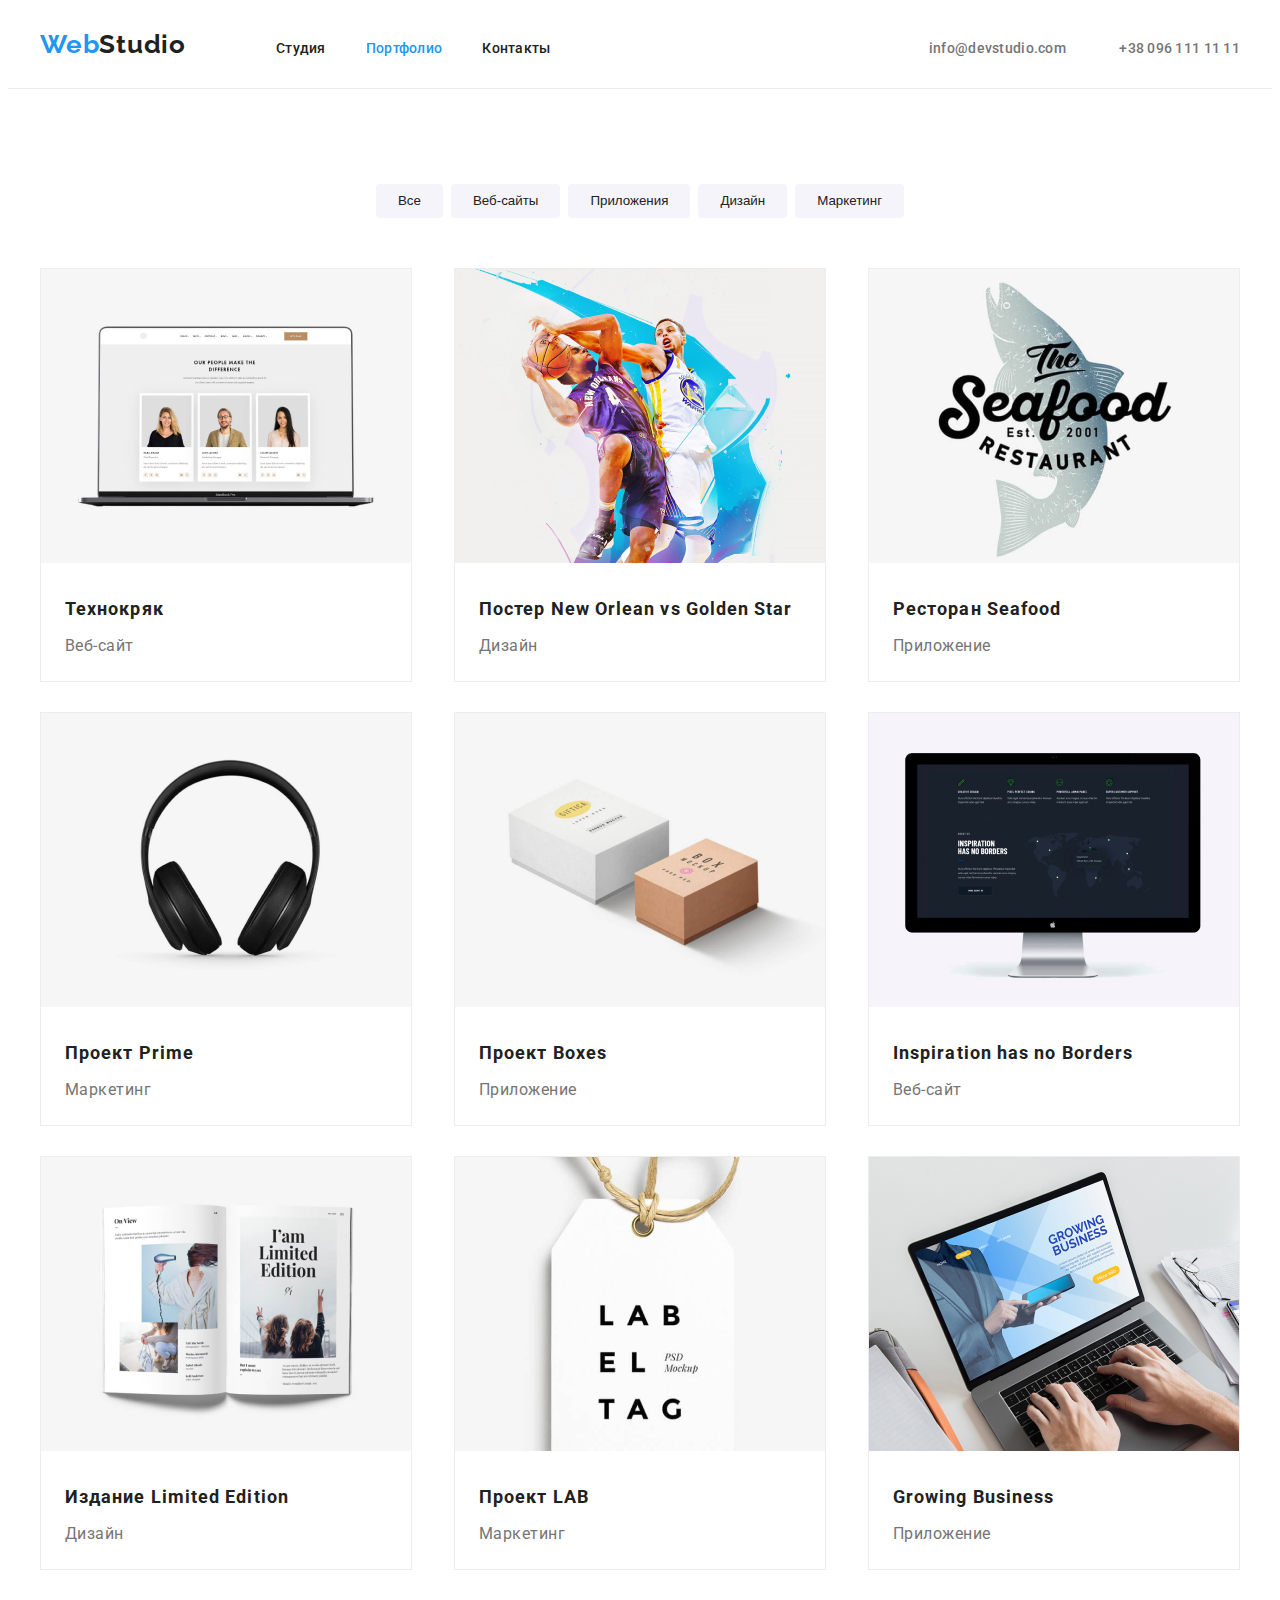
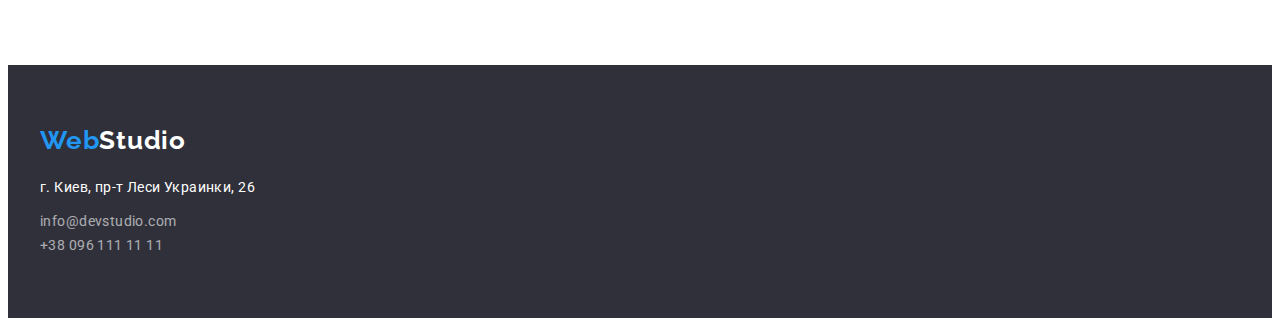
==== portfolio.html @ e23c9389 "1" ====
<!DOCTYPE html>
<html lang="ru">

<head>
    <meta charset="UTF-8">
    <meta name="viewport" content="width=device-width, initial-scale=1.0">
    <title>Портфолио</title>
    <link
        href="https://fonts.googleapis.com/css2?family=Raleway:wght@700&family=Roboto:wght@400;500;700;900&display=swap"
        rel="stylesheet">
    <link rel="stylesheet" href="https://cdnjs.cloudflare.com/ajax/libs/modern-normalize/1.0.0/modern-normalize.min.css"
        integrity="sha512-ISS7cAi1PEhQ8jnbJpJZMd29NlhNj4AWYyLOSp2CE/CsHxTCu+r+t0D2yoJudVrd0/8fTVPUVDzY5Tvli75u/g=="
        crossorigin="anonymous" />
    <link rel="stylesheet" href="./css/styles.css">
</head>

<body>
    <!-- навигация+лого -->
    <header class="header">
        <div class="container">
            <nav class="main-nav">
                <a href="./index.html" class="logo"><span>Web</span>Studio</a>
                <ul class="site-nav list">
                    <li class="item"><a href="./index.html" class="site-nav">Студия</a></li>
                    <li class=" item"><a href="./portfolio.html" class="site-nav current">Портфолио</a></li>
                    <li class="item"><a href="" class="site-nav">Контакты</a></li>
                </ul>
                <div class="header-mail-tel">
                    <a href="mailto:" class="item">info@devstudio.com</a>
                    <a href="tel:" class="item">+38 096 111 11 11</a>
                </div>

            </nav>
        </div>
    </header>
    <!-- Портфолио  -->
    <main>
        <section class="section no-margin-bottom">
            <div class="container">
                <ul class="button-portfolio">
                    <li class="item"><button class="button-portfolio-item">Все</button></li>
                    <li class="item"><button class="button-portfolio-item"> Веб-сайты</button></li>
                    <li class="item"><button class="button-portfolio-item">Приложения</button></li>
                    <li class="item"><button class="button-portfolio-item">Дизайн</button></li>
                    <li class="item"><button class="button-portfolio-item">Маркетинг</button></li>
                </ul>
                <ul class="portfolio-works list">
                    <li class="outline">
                        <img src="./img/img3.jpg" alt="Технокряк" width="370">
                        <div class="portfolio-title-text">
                            <h2 class="portfolio-works-title">Технокряк</h2>
                            <p class="portfolio-works-text">Веб-сайт</p>
                        </div>
                    </li>
                    <li class="outline">
                        <img src="./img/img4.jpg" alt="Постер" width="370">
                        <div class="portfolio-title-text">
                            <h2 class="portfolio-works-title">Постер New Orlean vs Golden Star</h2>
                            <p class="portfolio-works-text">Дизайн</p>
                        </div>
                    </li>
                    <li class="outline">
                        <img src="./img/img5.jpg" alt="Ресторан" width="370">
                        <div class="portfolio-title-text">
                            <h2 class="portfolio-works-title">Ресторан Seafood</h2>
                            <p class="portfolio-works-text">Приложение</p>
                        </div>
                    </li>
                    <li class="outline">
                        <img src="./img/img6.jpg" alt="Проект" width="370">
                        <div class="portfolio-title-text">
                            <h2 class="portfolio-works-title">Проект Prime</h2>
                            <p class="portfolio-works-text">Маркетинг</p>
                        </div>
                    </li>
                    <li class="outline">
                        <img src="./img/img7.jpg" alt="Проект Boxes" width="370">
                        <div class="portfolio-title-text">
                            <h2 class="portfolio-works-title">Проект Boxes</h2>
                            <p class="portfolio-works-text">Приложение</p>
                        </div>
                    </li>
                    <li class="outline">
                        <img src="./img/img8.jpg" alt="Inspiration" width="370">
                        <div class="portfolio-title-text">
                            <h2 class="portfolio-works-title">Inspiration has no Borders</h2>
                            <p class="portfolio-works-text">Веб-сайт</p>
                        </div>
                    </li>
                    <li class="outline">
                        <img src="./img/img9.jpg" alt="Издание" width="370">
                        <div class="portfolio-title-text">
                            <h2 class="portfolio-works-title">Издание Limited Edition</h2>
                            <p class="portfolio-works-text">Дизайн</p>
                        </div>
                    </li>
                    <li class="outline">
                        <img src="./img/img10.jpg" alt="Проект LAB" width="370">
                        <div class="portfolio-title-text">
                            <h2 class="portfolio-works-title">Проект LAB</h2>
                            <p class="portfolio-works-text">Маркетинг</p>
                        </div>
                    </li>
                    <li class="outline">
                        <img src="./img/img11.jpg" alt="Михаил" width="370">
                        <div class="portfolio-title-text">
                            <h2 class="portfolio-works-title">Growing Business</h2>
                            <p class="portfolio-works-text">Приложение</p>
                        </div>
                    </li>
                </ul>
            </div>
        </section>
    </main>
    <!-- Подвал -->
    <footer class="footer">
        <div class="container">
            <a href="./index.html" class="logo-footer"><span>Web</span>Studio</a>
            <ul class="footer-contacts list">
                <li class="footer-address">г. Киев, пр-т Леси Украинки, 26</li>
                <li class="footer-address-mail-tel"><a href="mailto:">info@devstudio.com</a></li>
                <li class="footer-address-mail-tel"><a href="tel:">+38 096 111 11 11</a></li>
            </ul>
        </div>
    </footer>

</body>

</html>
---- css/styles.css ----
:root {
  --primary-text-color: #212121;
  --title-text-color: #757575;
  --accent-color: #2196f3;
  --white-color: #ffffff;
  --background: #2f303a;
  --button-bgr: #f5f4fa;
  --bacground-secondary: #f5f4fa;
}

body {
  background: #ffffff;
  color: #212121;
  font-family: Roboto, sans-serif;
}

/* Цвет основного текста #212121; */
/* вторичный текст текста  #757575 */
/* белый #FFFFFF */
/* акцент #2196F3 */
/* вторичный цвет фона #E5E5E5 */
h1,
h2,
h3,
h4,
p {
  margin: 0;
}
.logo,
.logo-footer {
  color: var(--primary-text-color);
  font-family: Raleway;
  font-weight: 700;
  font-size: 26px;
  line-height: 1.192;
  letter-spacing: 0.03em;
  text-decoration: none;
}
.logo span {
  color: var(--accent-color);
}
.container {
  width: 1200px;
  padding-left: 15px;
  padding-right: 15px;
  margin-left: auto;
  margin-right: auto;
}

/* header */

.header {
  font-size: 14px;
  line-height: 1.142;
  letter-spacing: 0.02em;
  padding-top: 7px;
  padding-bottom: 7px;
  border-bottom: 1px solid #ececec;
}
.main-nav {
  display: flex;
  align-items: baseline;
}
.site-nav {
  display: flex;
  padding-top: 25px;
  padding-bottom: 25px;
}
.site-nav a {
  color: var(--primary-text-color);
  text-decoration: none;
  font-weight: 500;
  margin: 0;
}
.site-nav .item + .item {
  margin-left: 40px;
}
.site-nav .item {
  list-style: none;
  display: block;
  margin-left: 90px;
}
.site-nav :hover,
.site-nav :focus {
  color: var(--accent-color);
}
.site-nav.current {
  color: var(--accent-color);
}
.header-mail-tel a {
  color: var(--title-text-color);
  font-weight: 500;
  font-size: 14px;
  line-height: 1.142;
  letter-spacing: 0.02em;
  text-decoration: none;
}
.header-mail-tel .item + .item {
  padding-left: 50px;
}
.header-mail-tel :hover,
.header-mail-tel :focus {
  color: var(--accent-color);
}
.header-mail-tel {
  margin-left: auto;
}

/* Герой */
.hero {
  background: var(--background);
  text-align: center;
  margin: 0;
  padding-bottom: 200px;
  padding-top: 200px;
}
.hero-title {
  margin: 0;
  font-weight: 900;
  font-size: 44px;
  line-height: 1.363;
  letter-spacing: 0.06em;
  text-transform: uppercase;
  color: var(--white-color);
  padding-bottom: 30px;
}
/* Button */
.button {
  min-width: 200px;
  color: var(--white-color);
  background: var(--accent-color);
  border-radius: 4px;
  padding: 10px 32px;
  font-weight: bold;
  font-size: 16px;
  line-height: 1.875;
  text-decoration: none;
  letter-spacing: 0.06em;
  box-shadow: 0px 4px 4px rgba(0, 0, 0, 0.15);
}
.button-portfolio {
  display: inline-block;
  list-style: none;
  font-size: 16px;
  line-height: 1.625;
  letter-spacing: 0.03em;
  padding-bottom: 50px;
  margin: 0;
  padding-left: 0;
}
.button-portfolio-item {
  background: var(--button-bgr);
  border-radius: 4px;
  color: var(--primary-text-color);
  padding: 6px 22px;
  border: none;
  line-height: 1.625;
  text-align: center;
  font-weight: 500;
}
.button-portfolio-item:hover,
.button-portfolio-item:focus {
  min-width: 70px;
  border-radius: 4px;
  color: var(--white-color);
  background-color: var(--accent-color);
  text-align: center;
  border: none;
  box-shadow: 0px 4px 4px rgba(0, 0, 0, 0.15);
  cursor: pointer;
}
.button-portfolio {
  display: flex;
  justify-content: center;
}
.button-portfolio .item + .item {
  margin-left: 8px;
}
/* Особенности */
section {
  color: var(--title-text-color);
  font-size: 14px;
  line-height: 1.714;
  letter-spacing: 0.03em;
  padding-top: 95px;
  padding-bottom: 95px;
}
.section-features {
  display: flex;
  justify-content: space-between;
}
.section-title-features {
  /* width: 270px; */
  color: var(--primary-text-color);
  font-weight: 700;
  font-size: 14px;
  line-height: 1.142;
  text-transform: uppercase;
  padding-bottom: 10px;
  margin-top: 0;
}
.selection-text {
  width: 270px;
  padding-top: 0;
  /* padding-bottom: 10px; */
}
.section li {
  list-style: none;
}
.list {
  padding: 0;
  margin: 0;
}
/* Чем мы занимаемся */
.section-title {
  font-weight: 700;
  font-size: 36px;
  line-height: 1.166;
  text-align: center;
  letter-spacing: 0.03em;
  color: var(--primary-text-color);
  margin-top: 0;
  padding-bottom: 50px;
}
.img-works {
  display: flex;
  justify-content: space-between;
}
.center {
  text-align: center;
}
/* наша команда */
.team {
  background-color: var(--bacground-secondary);
  margin-bottom: 0;
  padding-top: 95px;
}
.section-names {
  display: flex;
  justify-content: space-between;
  padding-bottom: 95px;
}
.section-title-names,
.section-title-position {
  color: var(--primary-text-color);
  font-weight: 500;
  font-size: 16px;
  line-height: 1.187;
  letter-spacing: 0.03em;
}
.section-title-name-position {
  padding: 30px 0;
}
.section-title-position {
  color: var(--title-text-color);
  font-weight: normal;
  padding-top: 10px;
}
.sectin-names-shadow {
  background: var(--white-color);
  box-shadow: 0px 1px 3px rgba(0, 0, 0, 0.12), 0px 1px 1px rgba(0, 0, 0, 0.14),
    0px 2px 1px rgba(0, 0, 0, 0.2);
  border-radius: 0px 0px 4px 4px;
}
/* подвал */
.footer {
  background: var(--background);
  padding-top: 60px;
  padding-bottom: 60px;
}
.logo-footer {
  color: var(--white-color);
}
.footer-contacts {
  font-size: 14px;
  line-height: 1.714;
  letter-spacing: 0.03em;
  list-style: none;
  padding-top: 20px;
}
.footer-address,
.footer-address-mail-tel a {
  text-decoration: none;
  color: var(--white-color);
  padding-bottom: 10px;
}
.footer-address-mail-tel a {
  color: var(--white-color);
  opacity: 60%;
  padding-bottom: 10px;
}
.footer-address-mail-tel a:hover {
  color: var(--accent-color);
  opacity: 100%;
}
.logo-footer span {
  color: var(--accent-color);
}
/* Портфолио */
.portfolio-works {
  display: flex;
  flex-wrap: wrap;
  justify-content: space-between;
  list-style: none;
}
.portfolio-title-text {
  padding: 20px 24px;
}
.portfolio-works-title {
  color: var(--primary-text-color);
  font-weight: 700;
  font-size: 18px;
  line-height: 2;
  letter-spacing: 0.06em;
  margin: 0;
}
.portfolio-works-text {
  color: var(--title-text-color);
  font-size: 16px;
  line-height: 1.875;
  letter-spacing: 0.03em;
  margin: 0;
  padding-top: 4px;
}
.outline {
  border: 1px solid #ececec;
  margin-bottom: 30px;
}
.no-margin-bottom {
  padding-bottom: 65px;
}
.no-padding-bottom {
  padding-bottom: 0;
}
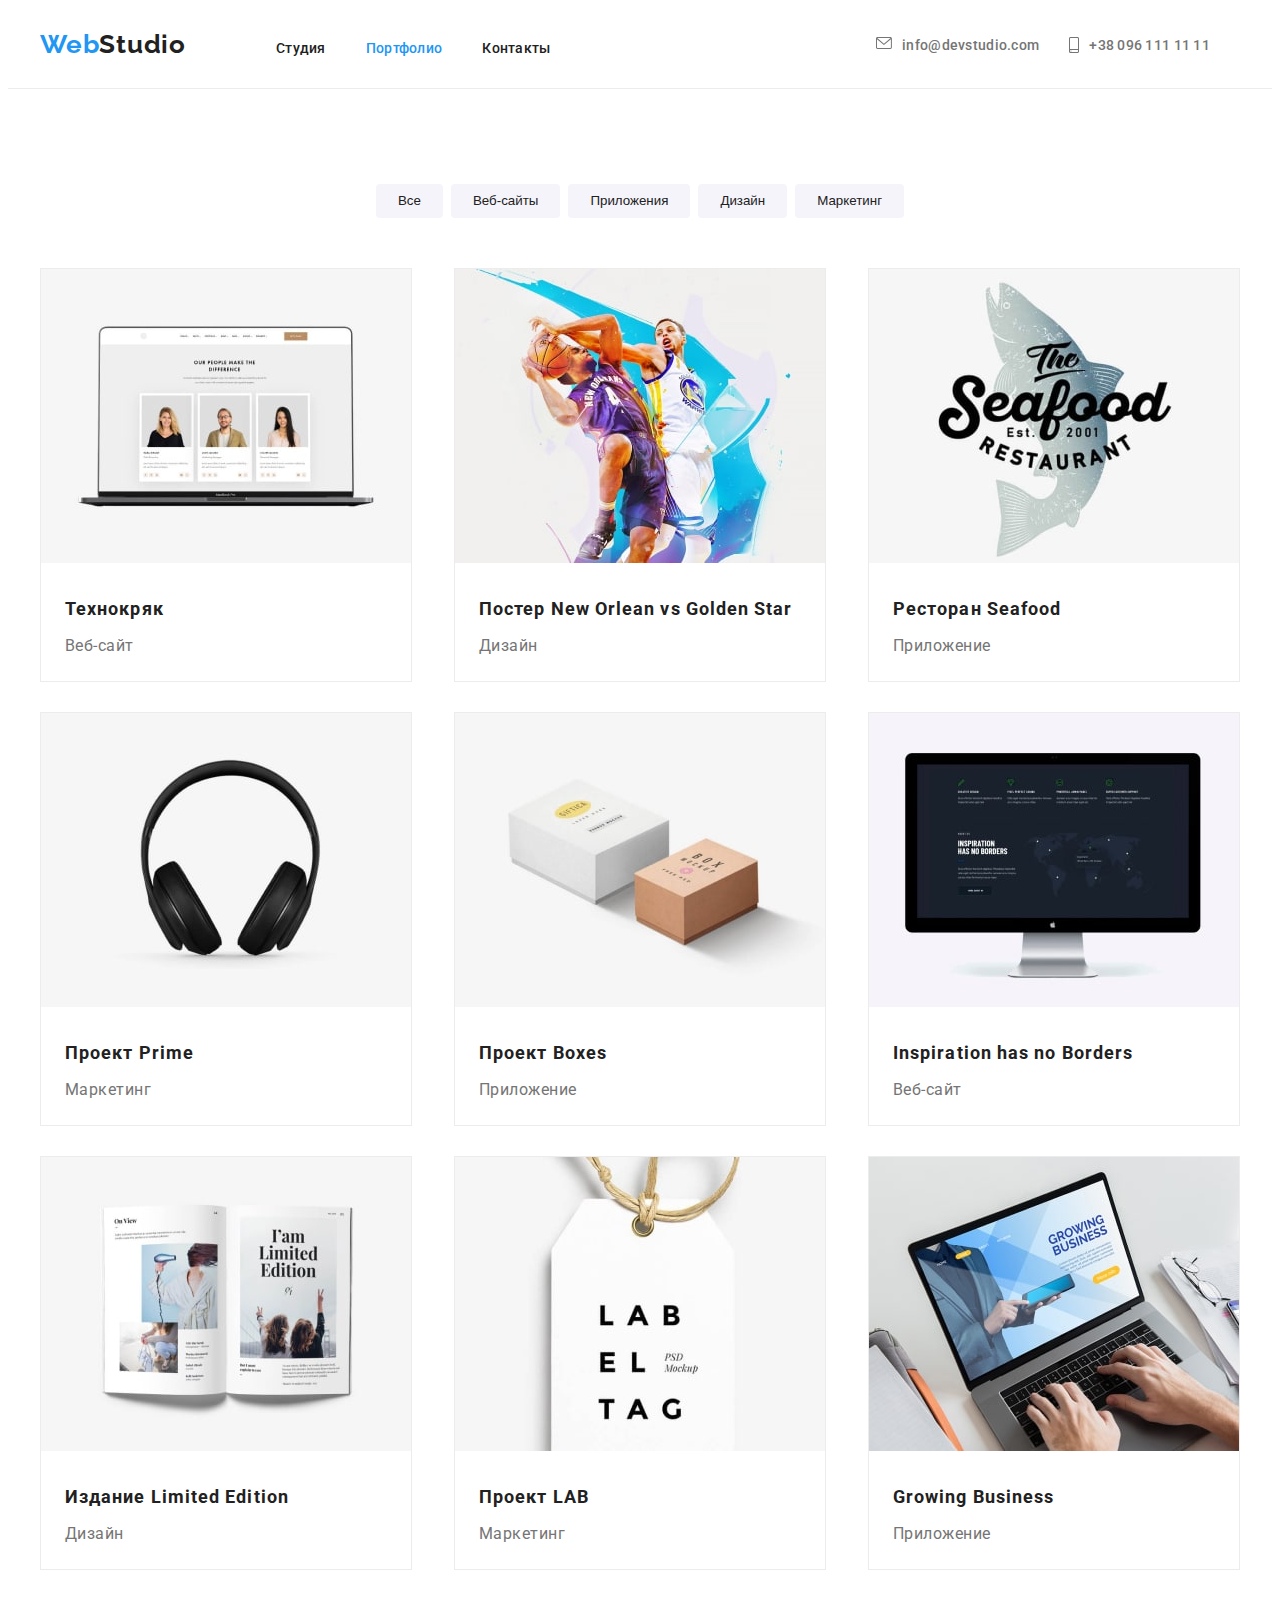
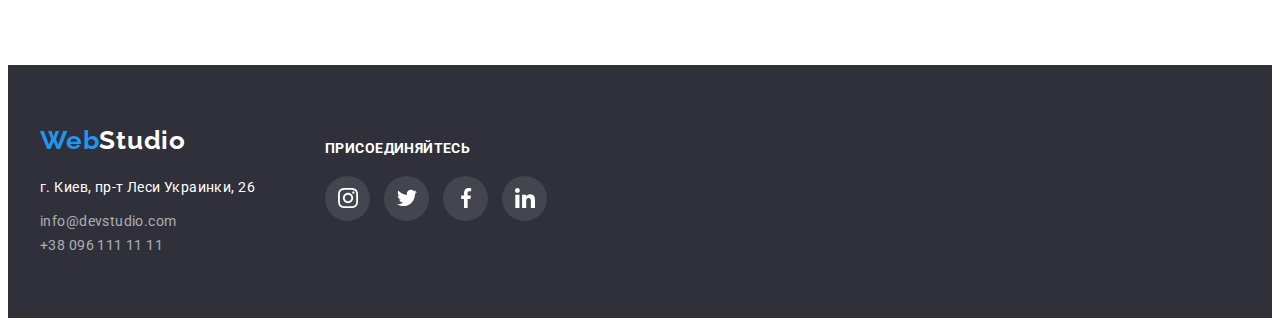
==== commit 6f290482: "1" ====
--- a/portfolio.html
+++ b/portfolio.html
@@ -26,10 +26,19 @@
                     <li class="item"><a href="" class="site-nav">Контакты</a></li>
                 </ul>
                 <div class="header-mail-tel">
-                    <a href="mailto:" class="item">info@devstudio.com</a>
-                    <a href="tel:" class="item">+38 096 111 11 11</a>
+                    <a href="" class="">
+                        <svg class="icon-contacts-header" width="16" height="12">
+                            <use href="./img/sprite.svg#icon-envelope"></use>
+                        </svg>
+                    </a>
+                    <a href="mailto:" class="items-contacts-header">info@devstudio.com</a>
+                    <a href="" class="link-icons-header">
+                        <svg class="icon-contacts-header" width="10" height="16">
+                            <use href="./img/sprite.svg#icon-smartphone"></use>
+                        </svg>
+                    </a>
+                    <a href="tel:" class="items-contacts-header">+38 096 111 11 11</a>
                 </div>
-
             </nav>
         </div>
     </header>
@@ -114,12 +123,49 @@
     </main>
     <!-- Подвал -->
     <footer class="footer">
-        <div class="container">
-            <a href="./index.html" class="logo-footer"><span>Web</span>Studio</a>
-            <ul class="footer-contacts list">
-                <li class="footer-address">г. Киев, пр-т Леси Украинки, 26</li>
-                <li class="footer-address-mail-tel"><a href="mailto:">info@devstudio.com</a></li>
-                <li class="footer-address-mail-tel"><a href="tel:">+38 096 111 11 11</a></li>
+        <div class="container footer-container-list">
+            <div class="footer-container">
+                <div class="footer-container-items">
+                    <a href="./index.html" class="logo-footer"><span>Web</span>Studio</a>
+                </div>
+                <ul class="footer-contacts footer-container-items list">
+                    <li class="footer-address">г. Киев, пр-т Леси Украинки, 26</li>
+                    <li class="footer-address-mail-tel">
+                        <a href="mailto:">info@devstudio.com</a>
+                    </li>
+                    <li class="footer-address-mail-tel">
+                        <a href="tel:">+38 096 111 11 11</a>
+                    </li>
+                </ul>
+            </div>
+            <ul class="footer-icons list">
+                <li class="">
+                    <h3 class="section-title-footer">присоединяйтесь</h3>
+                    <a href="" class="link-social-icons-footer">
+                        <svg class="" width="20" height="20">
+                            <use href="../img/sprite.svg#icon-instagram">
+                            </use>
+                        </svg>
+                    </a>
+                    <a href="" class="link-social-icons-footer">
+                        <svg class="" width="20" height="20">
+                            <use href="../img/sprite.svg#icon-twitter">
+                            </use>
+                        </svg>
+                    </a>
+                    <a href="" class="link-social-icons-footer">
+                        <svg class="" width="20" height="20">
+                            <use href="../img/sprite.svg#icon-facebook">
+                            </use>
+                        </svg>
+                    </a>
+                    <a href="" class="link-social-icons-footer">
+                        <svg class="" width="20" height="20">
+                            <use href="../img/sprite.svg#icon-linkedin">
+                            </use>
+                        </svg>
+                    </a>
+                </li>
             </ul>
         </div>
     </footer>
--- a/css/styles.css
+++ b/css/styles.css
@@ -6,6 +6,7 @@
   --background: #2f303a;
   --button-bgr: #f5f4fa;
   --bacground-secondary: #f5f4fa;
+  --icons: #afb1b8;
 }
 
 body {
@@ -87,28 +88,56 @@
 .site-nav.current {
   color: var(--accent-color);
 }
-.header-mail-tel a {
-  color: var(--title-text-color);
+.header-mail-tel {
+  display: flex;
   font-weight: 500;
   font-size: 14px;
   line-height: 1.142;
   letter-spacing: 0.02em;
-  text-decoration: none;
+  margin-left: auto;
+}
+.header-mail-tel a {
+  text-decoration: none;
+  color: var(--title-text-color);
 }
 .header-mail-tel .item + .item {
   padding-left: 50px;
 }
-.header-mail-tel :hover,
-.header-mail-tel :focus {
-  color: var(--accent-color);
-}
-.header-mail-tel {
+.header-mail-tel *:hover,
+.header-mail-tel *:focus {
+  background: transparent;
+  color: var(--accent-color);
+}
+.icon-contacts-header {
+  display: flex;
+  align-items: center;
+  fill: var(--title-text-color);
+}
+.icon-contacts-header:hover {
+  fill: var(--accent-color);
+}
+.items-contacts-header {
+  padding-left: 10px;
+  padding-right: 30px;
+}
+
+/* Герой */
+.overlay {
+  max-width: 1600px;
+  min-height: 600px;
   margin-left: auto;
-}
-
-/* Герой */
+  margin-right: auto;
+  background-image: linear-gradient(
+      to right,
+      rgba(47, 48, 58, 0.4),
+      rgba(47, 48, 58, 0.4)
+    ),
+    url(../img/bg.jpg);
+  background-repeat: no-repeat;
+  background-position: center;
+  background-size: cover;
+}
 .hero {
-  background: var(--background);
   text-align: center;
   margin: 0;
   padding-bottom: 200px;
@@ -189,20 +218,29 @@
   display: flex;
   justify-content: space-between;
 }
+.features-icons {
+  /* height: 120px; */
+}
+.icons-items {
+  display: flex;
+  margin: auto;
+  height: 120px;
+  background-color: var(--bacground-secondary);
+  background-size: 270px 120px;
+}
 .section-title-features {
-  /* width: 270px; */
+  width: 270px;
   color: var(--primary-text-color);
   font-weight: 700;
   font-size: 14px;
   line-height: 1.142;
   text-transform: uppercase;
+  padding-top: 30px;
   padding-bottom: 10px;
   margin-top: 0;
 }
 .selection-text {
   width: 270px;
-  padding-top: 0;
-  /* padding-bottom: 10px; */
 }
 .section li {
   list-style: none;
@@ -211,6 +249,7 @@
   padding: 0;
   margin: 0;
 }
+
 /* Чем мы занимаемся */
 .section-title {
   font-weight: 700;
@@ -255,12 +294,57 @@
   color: var(--title-text-color);
   font-weight: normal;
   padding-top: 10px;
-}
-.sectin-names-shadow {
+  padding-bottom: 16px;
+}
+.section-names-shadow {
   background: var(--white-color);
   box-shadow: 0px 1px 3px rgba(0, 0, 0, 0.12), 0px 1px 1px rgba(0, 0, 0, 0.14),
     0px 2px 1px rgba(0, 0, 0, 0.2);
   border-radius: 0px 0px 4px 4px;
+}
+.decoration-no {
+  text-decoration: none;
+}
+.link-social-icons:hover {
+  background-color: var(--accent-color);
+  fill: var(--white-color);
+}
+.link-social-icons {
+  display: inline-flex;
+  justify-content: center;
+  align-items: center;
+  width: 45px;
+  height: 45px;
+  border-radius: 50%;
+  background-color: var(--white-color);
+  fill: var(--icons);
+}
+/* Постоянные клиенты */
+.clients {
+  display: flex;
+}
+.clients-button {
+  display: flex;
+  justify-content: center;
+  align-items: center;
+  width: 170px;
+  height: 90px;
+  border: 1px solid #afb1b8;
+  border-radius: 4px;
+  margin-right: 30px;
+  background: transparent;
+  cursor: pointer;
+}
+.clients-icons {
+  fill: var(--icons);
+}
+.clients-button:hover .clients-icons,
+.clients-button :focus {
+  fill: var(--accent-color);
+}
+.clients-button:hover,
+.clients-button:focus {
+  border-color: var(--accent-color);
 }
 /* подвал */
 .footer {
@@ -296,6 +380,41 @@
 .logo-footer span {
   color: var(--accent-color);
 }
+
+/* Соц сети футера */
+
+.footer-icons {
+  display: flex;
+  list-style: none;
+  margin-left: 70px;
+}
+.footer-container-list {
+  display: flex;
+}
+.section-title-footer {
+  color: var(--white-color);
+  font-weight: 700;
+  font-size: 14px;
+  line-height: 1.142;
+  text-transform: uppercase;
+  padding-top: 15px;
+  padding-bottom: 20px;
+  letter-spacing: 0.03em;
+}
+.link-social-icons-footer {
+  display: inline-flex;
+  justify-content: center;
+  align-items: center;
+  width: 45px;
+  height: 45px;
+  border-radius: 50%;
+  background-color: rgba(255, 255, 255, 0.1);
+  fill: var(--white-color);
+  margin-right: 10px;
+}
+.link-social-icons-footer:hover {
+  background: var(--accent-color);
+}
 /* Портфолио */
 .portfolio-works {
   display: flex;
@@ -322,10 +441,20 @@
   margin: 0;
   padding-top: 4px;
 }
+.background {
+  width: 270px;
+  height: 120px;
+  background-color: var(--bacground-secondary);
+}
 .outline {
   border: 1px solid #ececec;
   margin-bottom: 30px;
 }
+.outline:hover {
+  cursor: pointer;
+  box-shadow: 0px 1px 1px rgba(0, 0, 0, 0.12), 0px 4px 4px rgba(0, 0, 0, 0.06),
+    1px 4px 6px rgba(0, 0, 0, 0.16);
+}
 .no-margin-bottom {
   padding-bottom: 65px;
 }
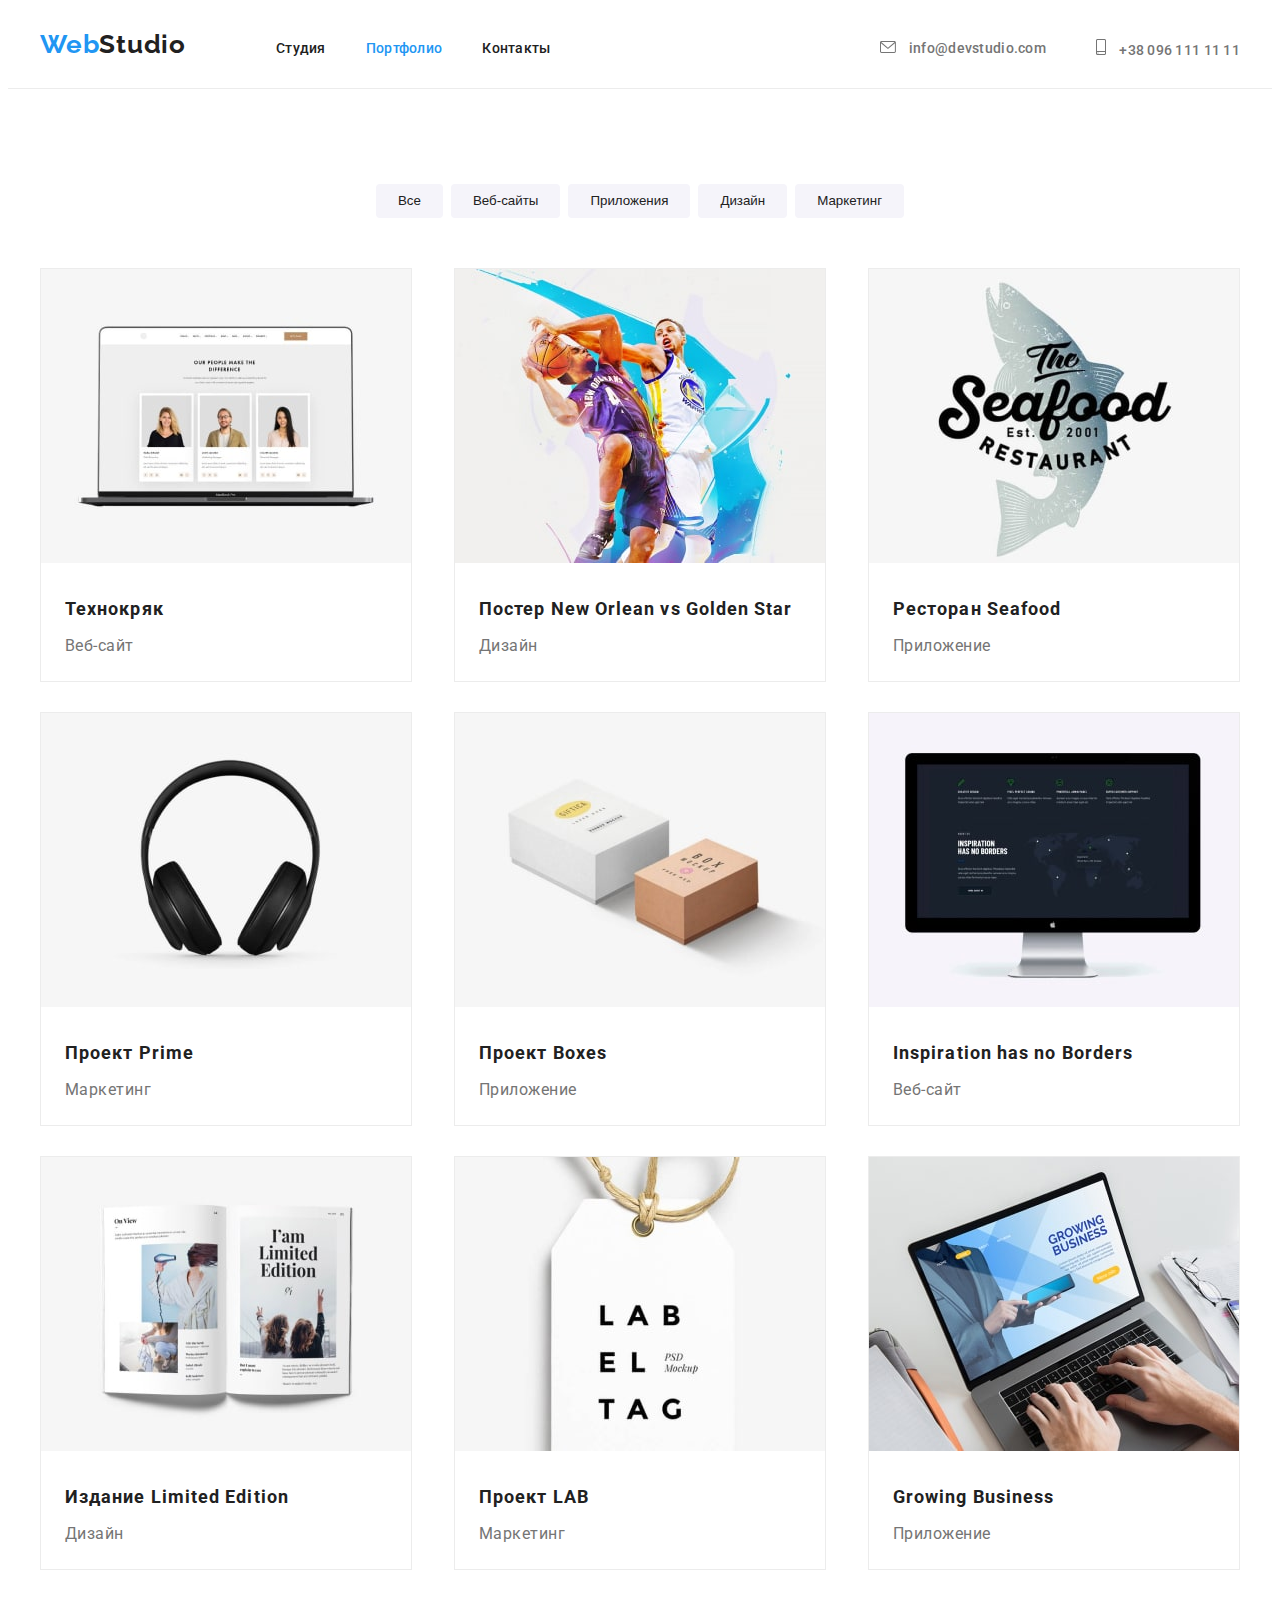
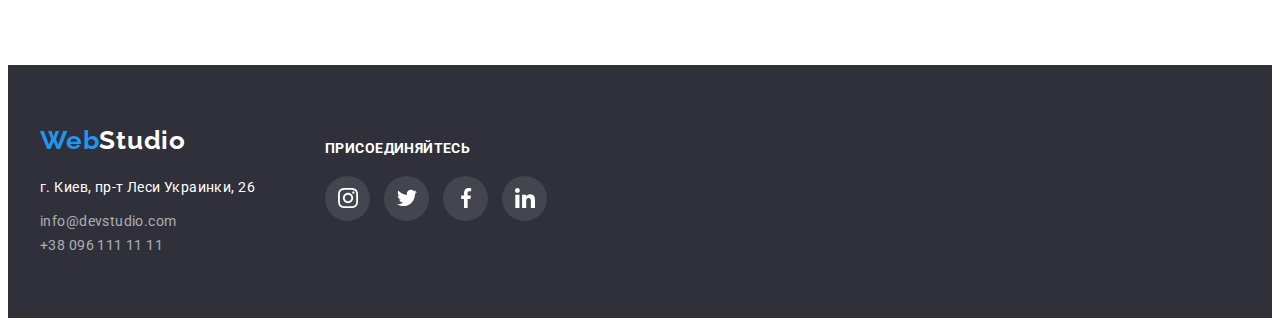
==== commit 69bee4ba: "1" ====
--- a/portfolio.html
+++ b/portfolio.html
@@ -25,20 +25,22 @@
                     <li class=" item"><a href="./portfolio.html" class="site-nav current">Портфолио</a></li>
                     <li class="item"><a href="" class="site-nav">Контакты</a></li>
                 </ul>
-                <div class="header-mail-tel">
-                    <a href="" class="">
-                        <svg class="icon-contacts-header" width="16" height="12">
-                            <use href="./img/sprite.svg#icon-envelope"></use>
-                        </svg>
-                    </a>
-                    <a href="mailto:" class="items-contacts-header">info@devstudio.com</a>
-                    <a href="" class="link-icons-header">
-                        <svg class="icon-contacts-header" width="10" height="16">
-                            <use href="./img/sprite.svg#icon-smartphone"></use>
-                        </svg>
-                    </a>
-                    <a href="tel:" class="items-contacts-header">+38 096 111 11 11</a>
-                </div>
+                <ul class="header-mail-tel">
+                    <li class="header-center">
+                        <a href="" class="link-icons-header item">
+                            <svg class="icon-contacts-header" width="16" height="12">
+                                <use href="./img/sprite.svg#icon-envelope"></use>
+                            </svg>
+                            info@devstudio.com
+                        </a>
+                        <a href="" class="link-icons-header item">
+                            <svg class="icon-contacts-header" width="10" height="16">
+                                <use href="./img/sprite.svg#icon-smartphone"></use>
+                            </svg>
+                            +38 096 111 11 11
+                        </a>
+                    </li>
+                </ul>
             </nav>
         </div>
     </header>
@@ -143,25 +145,25 @@
                     <h3 class="section-title-footer">присоединяйтесь</h3>
                     <a href="" class="link-social-icons-footer">
                         <svg class="" width="20" height="20">
-                            <use href="../img/sprite.svg#icon-instagram">
+                            <use href="./img/sprite.svg#icon-instagram">
                             </use>
                         </svg>
                     </a>
                     <a href="" class="link-social-icons-footer">
                         <svg class="" width="20" height="20">
-                            <use href="../img/sprite.svg#icon-twitter">
+                            <use href="./img/sprite.svg#icon-twitter">
                             </use>
                         </svg>
                     </a>
                     <a href="" class="link-social-icons-footer">
                         <svg class="" width="20" height="20">
-                            <use href="../img/sprite.svg#icon-facebook">
+                            <use href="./img/sprite.svg#icon-facebook">
                             </use>
                         </svg>
                     </a>
                     <a href="" class="link-social-icons-footer">
                         <svg class="" width="20" height="20">
-                            <use href="../img/sprite.svg#icon-linkedin">
+                            <use href="./img/sprite.svg#icon-linkedin">
                             </use>
                         </svg>
                     </a>
--- a/css/styles.css
+++ b/css/styles.css
@@ -78,7 +78,6 @@
 }
 .site-nav .item {
   list-style: none;
-  display: block;
   margin-left: 90px;
 }
 .site-nav :hover,
@@ -89,38 +88,32 @@
   color: var(--accent-color);
 }
 .header-mail-tel {
-  display: flex;
+  align-items: center;
   font-weight: 500;
-  font-size: 14px;
-  line-height: 1.142;
-  letter-spacing: 0.02em;
   margin-left: auto;
-}
-.header-mail-tel a {
-  text-decoration: none;
-  color: var(--title-text-color);
+  list-style: none;
 }
 .header-mail-tel .item + .item {
   padding-left: 50px;
 }
-.header-mail-tel *:hover,
-.header-mail-tel *:focus {
-  background: transparent;
+.header-center {
+  display: flex;
+  align-items: center;
+}
+.link-icons-header:hover .icon-contacts-header {
+  fill: var(--accent-color);
+}
+.link-icons-header:hover {
   color: var(--accent-color);
 }
 .icon-contacts-header {
-  display: flex;
-  align-items: center;
   fill: var(--title-text-color);
-}
-.icon-contacts-header:hover {
-  fill: var(--accent-color);
-}
-.items-contacts-header {
-  padding-left: 10px;
-  padding-right: 30px;
-}
-
+  margin-right: 10px;
+}
+.link-icons-header {
+  color: var(--title-text-color);
+  text-decoration: none;
+}
 /* Герой */
 .overlay {
   max-width: 1600px;
@@ -339,7 +332,7 @@
   fill: var(--icons);
 }
 .clients-button:hover .clients-icons,
-.clients-button :focus {
+.clients-button:focus {
   fill: var(--accent-color);
 }
 .clients-button:hover,
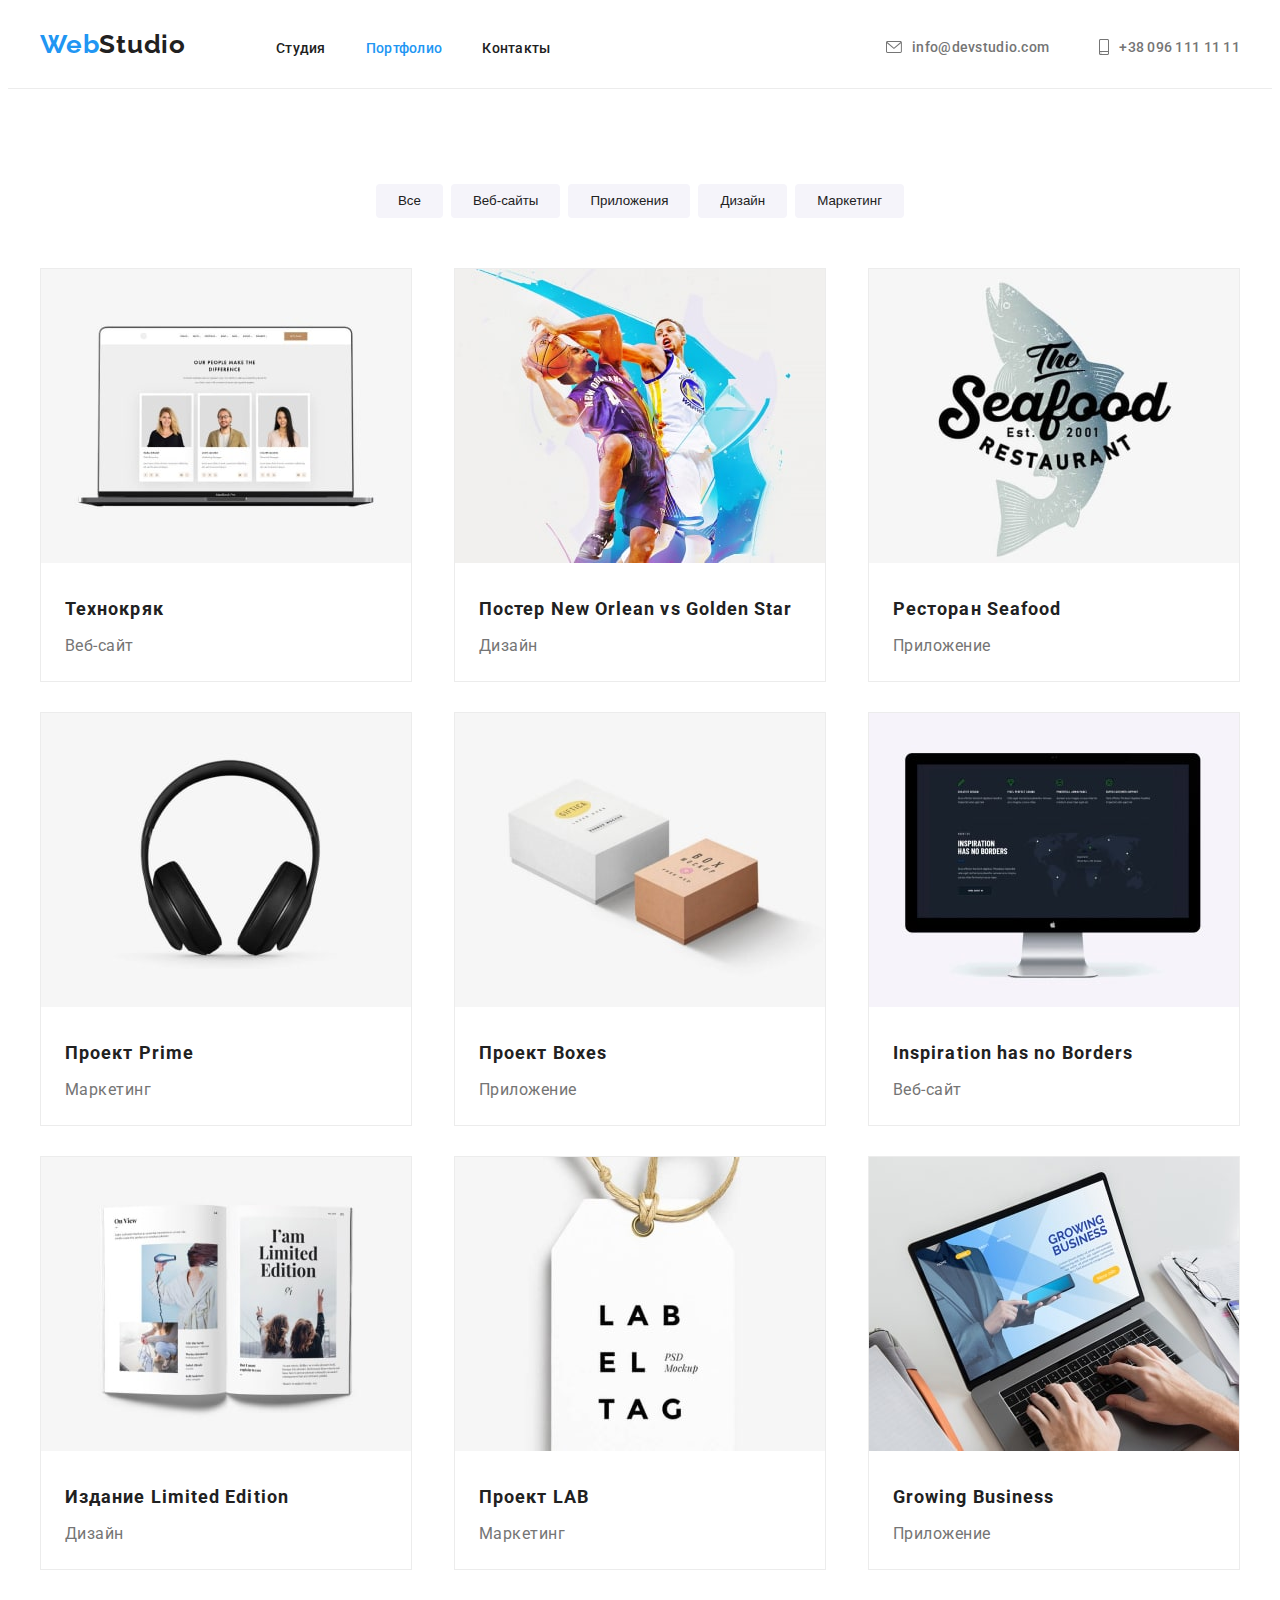
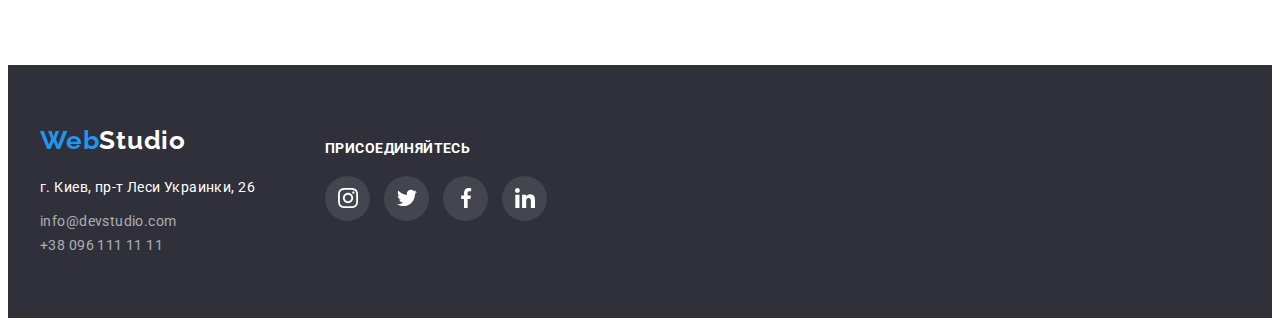
==== commit f5168167: "1" ====
--- a/portfolio.html
+++ b/portfolio.html
@@ -27,13 +27,13 @@
                 </ul>
                 <ul class="header-mail-tel">
                     <li class="header-center">
-                        <a href="" class="link-icons-header item">
+                        <a href="" class="link-icons-header item header-center">
                             <svg class="icon-contacts-header" width="16" height="12">
                                 <use href="./img/sprite.svg#icon-envelope"></use>
                             </svg>
                             info@devstudio.com
                         </a>
-                        <a href="" class="link-icons-header item">
+                        <a href="" class="link-icons-header item header-center">
                             <svg class="icon-contacts-header" width="10" height="16">
                                 <use href="./img/sprite.svg#icon-smartphone"></use>
                             </svg>
